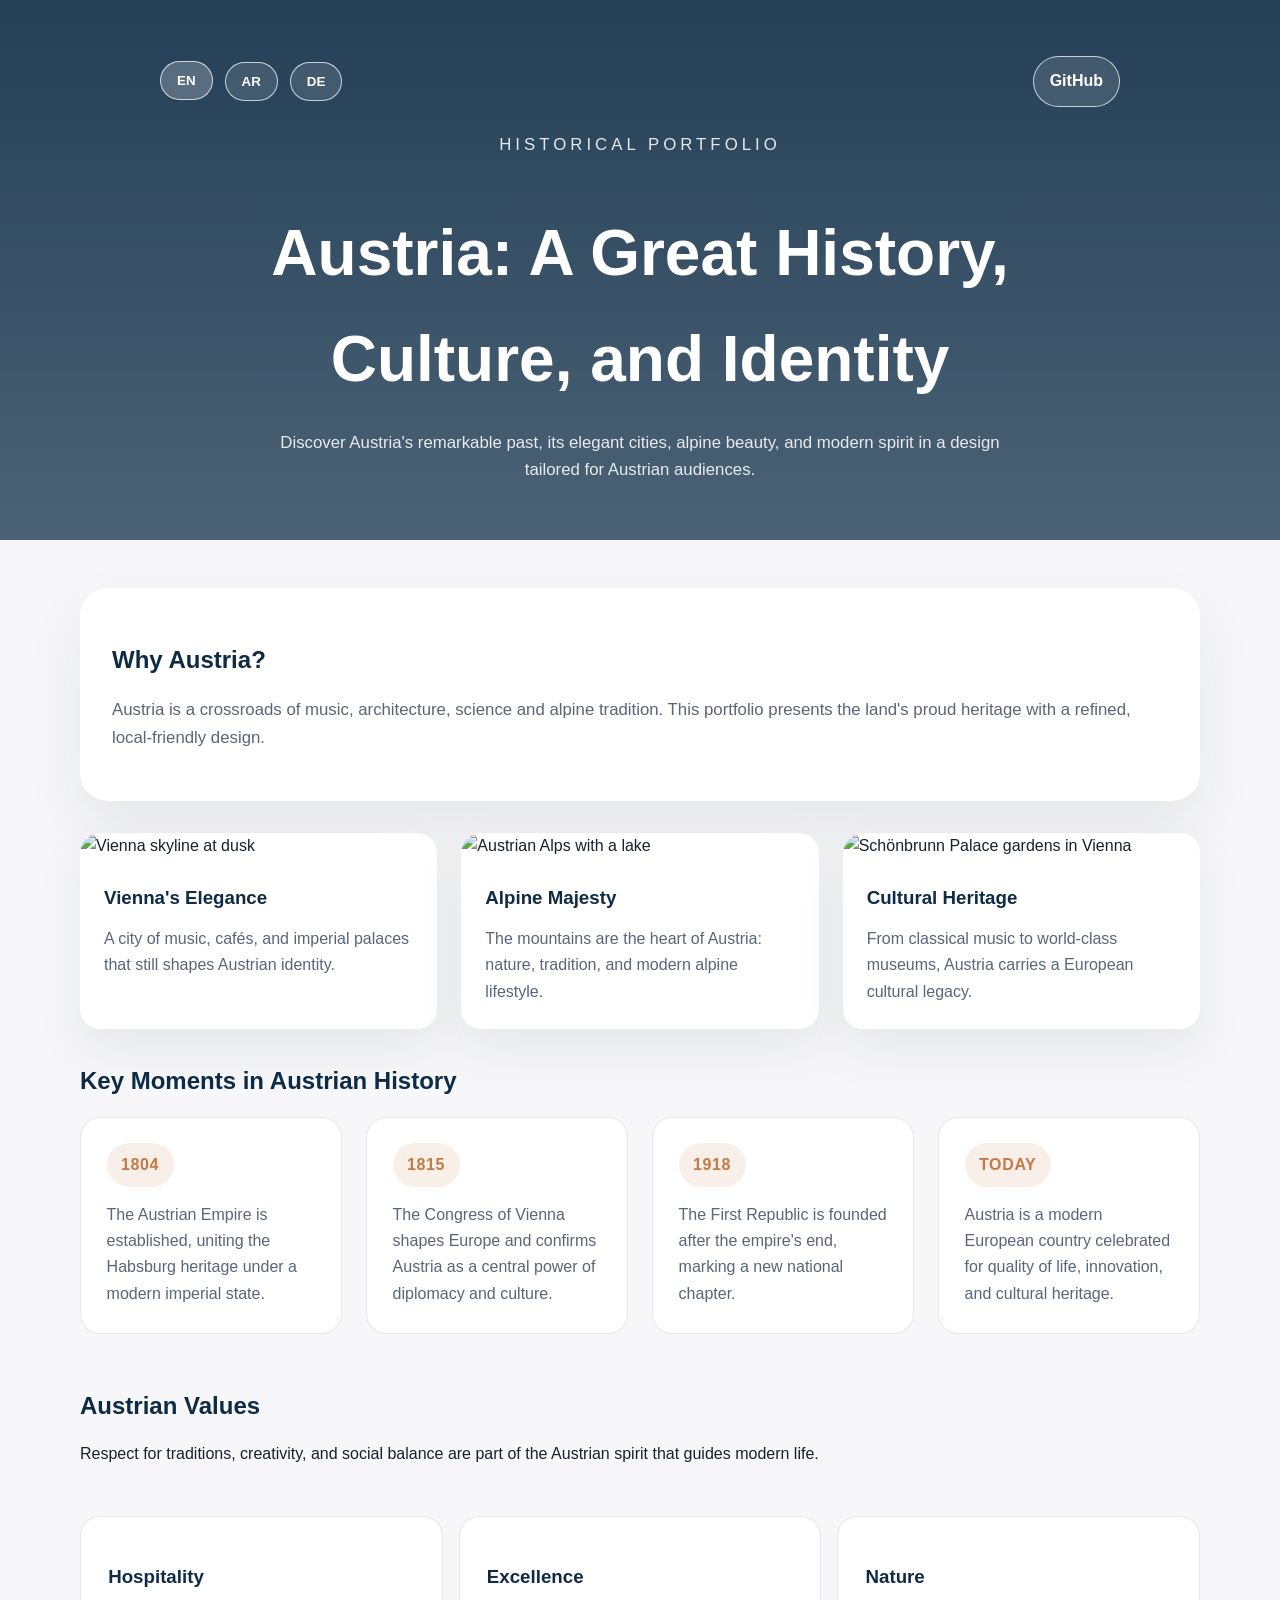
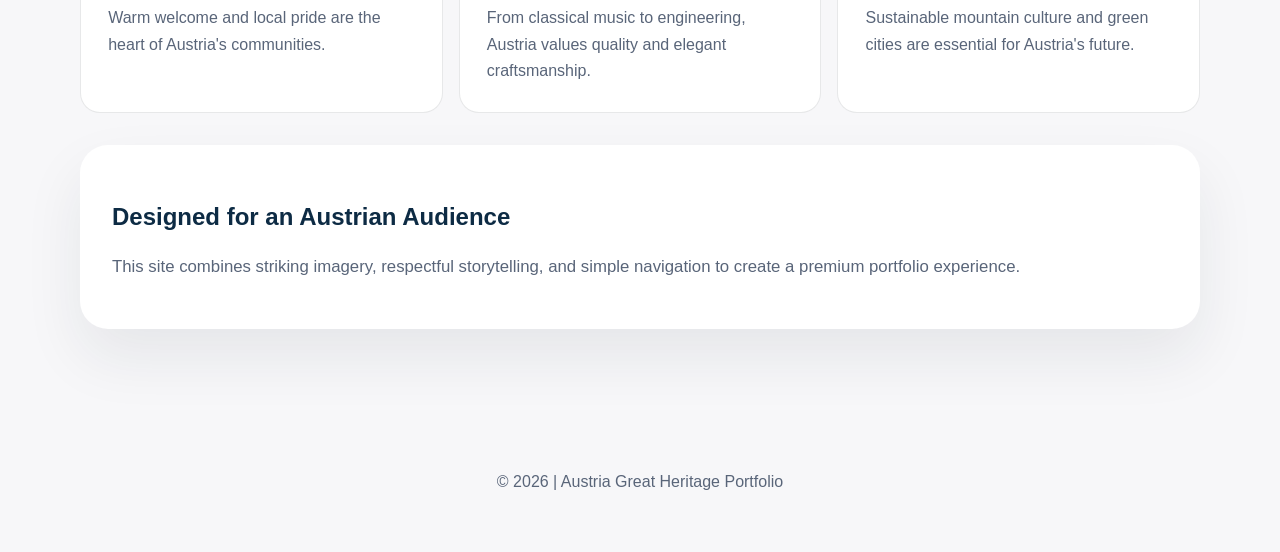
==== great Austria/index.html @ 3f3550d9 "Add Austria portfolio site" ====
<!DOCTYPE html>
<html lang="en">
<head>
    <meta charset="UTF-8">
    <meta name="viewport" content="width=device-width, initial-scale=1.0">
    <title>Austria Great Heritage Portfolio</title>
    <link rel="stylesheet" href="styles.css">
</head>
<body>
    <header class="hero">
        <div class="hero-overlay"></div>
        <div class="hero-content">
            <div class="hero-top">
                <nav class="language-switcher" aria-label="Choose language">
                    <button class="lang-btn active" data-lang="en">EN</button>
                    <button class="lang-btn" data-lang="ar">AR</button>
                    <button class="lang-btn" data-lang="de">DE</button>
                </nav>
                <a class="github-link" href="https://github.com/cadhusseinsaad-arch" target="_blank" rel="noopener noreferrer">GitHub</a>
            </div>
            <p class="eyebrow" data-i18n="eyebrow">Historical Portfolio</p>
            <h1 data-i18n="heading">Austria: A Great History, Culture, and Identity</h1>
            <p data-i18n="subheading">Discover Austria's remarkable past, its elegant cities, alpine beauty, and modern spirit in a design tailored for Austrian audiences.</p>
        </div>
    </header>

    <main class="container">
        <section class="intro-card">
            <h2 data-i18n="introTitle">Why Austria?</h2>
            <p data-i18n="introText">Austria is a crossroads of music, architecture, science and alpine tradition. This portfolio presents the land's proud heritage with a refined, local-friendly design.</p>
        </section>

        <section class="gallery">
            <article>
                <img src="https://images.unsplash.com/photo-1500534314209-a25ddb2bd429?auto=format&fit=crop&w=1200&q=80" alt="Vienna skyline at dusk">
                <div>
                    <h3 data-i18n="gallery1Title">Vienna's Elegance</h3>
                    <p data-i18n="gallery1Text">A city of music, cafés, and imperial palaces that still shapes Austrian identity.</p>
                </div>
            </article>
            <article>
                <img src="https://images.unsplash.com/photo-1526481280697-3f32ccff0b20?auto=format&fit=crop&w=1200&q=80" alt="Austrian Alps with a lake">
                <div>
                    <h3 data-i18n="gallery2Title">Alpine Majesty</h3>
                    <p data-i18n="gallery2Text">The mountains are the heart of Austria: nature, tradition, and modern alpine lifestyle.</p>
                </div>
            </article>
            <article>
                <img src="https://images.unsplash.com/photo-1512453979798-5ea266f8880c?auto=format&fit=crop&w=1200&q=80" alt="Schönbrunn Palace gardens in Vienna">
                <div>
                    <h3 data-i18n="gallery3Title">Cultural Heritage</h3>
                    <p data-i18n="gallery3Text">From classical music to world-class museums, Austria carries a European cultural legacy.</p>
                </div>
            </article>
        </section>

        <section class="timeline">
            <h2 data-i18n="timelineTitle">Key Moments in Austrian History</h2>
            <div class="timeline-grid">
                <article>
                    <span>1804</span>
                    <p data-i18n="milestone1">The Austrian Empire is established, uniting the Habsburg heritage under a modern imperial state.</p>
                </article>
                <article>
                    <span>1815</span>
                    <p data-i18n="milestone2">The Congress of Vienna shapes Europe and confirms Austria as a central power of diplomacy and culture.</p>
                </article>
                <article>
                    <span>1918</span>
                    <p data-i18n="milestone3">The First Republic is founded after the empire's end, marking a new national chapter.</p>
                </article>
                <article>
                    <span data-i18n="todayTitle">Today</span>
                    <p data-i18n="milestone4">Austria is a modern European country celebrated for quality of life, innovation, and cultural heritage.</p>
                </article>
            </div>
        </section>

        <section class="values">
            <div>
                <h2 data-i18n="valuesTitle">Austrian Values</h2>
                <p data-i18n="valuesText">Respect for traditions, creativity, and social balance are part of the Austrian spirit that guides modern life.</p>
            </div>
            <div class="value-list">
                <div class="value-item">
                    <h3 data-i18n="value1Title">Hospitality</h3>
                    <p data-i18n="value1Text">Warm welcome and local pride are the heart of Austria's communities.</p>
                </div>
                <div class="value-item">
                    <h3 data-i18n="value2Title">Excellence</h3>
                    <p data-i18n="value2Text">From classical music to engineering, Austria values quality and elegant craftsmanship.</p>
                </div>
                <div class="value-item">
                    <h3 data-i18n="value3Title">Nature</h3>
                    <p data-i18n="value3Text">Sustainable mountain culture and green cities are essential for Austria's future.</p>
                </div>
            </div>
        </section>

        <section class="callout">
            <h2 data-i18n="calloutTitle">Designed for an Austrian Audience</h2>
            <p data-i18n="calloutText">This site combines striking imagery, respectful storytelling, and simple navigation to create a premium portfolio experience.</p>
        </section>
    </main>

    <footer>
        <p data-i18n="footerText">© 2026 | Austria Great Heritage Portfolio</p>
    </footer>

    <script src="script.js"></script>
</body>
</html>
---- great Austria/styles.css ----
:root {
    --bg: #f7f7f9;
    --surface: #ffffff;
    --primary: #0d2b44;
    --accent: #c27a47;
    --text: #18202f;
    --muted: #596579;
    --border: rgba(24, 32, 47, 0.1);
}

* {
    box-sizing: border-box;
}

html, body {
    margin: 0;
    padding: 0;
    min-height: 100%;
}

body {
    font-family: 'Inter', 'Segoe UI', Tahoma, Geneva, Verdana, sans-serif;
    color: var(--text);
    background: var(--bg);
    line-height: 1.65;
}

img {
    width: 100%;
    display: block;
    border-radius: 20px 20px 0 0;
}

a {
    color: inherit;
    text-decoration: none;
}

.hero {
    position: relative;
    min-height: 60vh;
    display: flex;
    align-items: center;
    justify-content: center;
    text-align: center;
    padding: 2.5rem 1.25rem;
    background: linear-gradient(180deg, rgba(13, 43, 68, 0.84), rgba(13, 43, 68, 0.56)), url('https://images.unsplash.com/photo-1500534314209-a25ddb2bd429?auto=format&fit=crop&w=1600&q=80') center/cover no-repeat;
    color: #fff;
}

.hero-overlay {
    position: absolute;
    inset: 0;
    background: rgba(13, 43, 68, 0.38);
}

.hero-content {
    position: relative;
    z-index: 1;
    max-width: 960px;
}

.hero-top {
    display: flex;
    justify-content: space-between;
    flex-wrap: wrap;
    gap: 1rem;
    align-items: center;
    margin-bottom: 1.5rem;
}

.language-switcher {
    display: inline-flex;
    gap: 0.75rem;
    flex-wrap: wrap;
    justify-content: center;
}

.lang-btn,
.github-link {
    border: 1px solid rgba(255, 255, 255, 0.72);
    background: rgba(255, 255, 255, 0.12);
    color: #fff;
    padding: 0.7rem 1rem;
    border-radius: 999px;
    font-weight: 600;
    transition: transform 0.2s ease, background 0.25s ease;
}

.lang-btn:hover,
.lang-btn.active,
.github-link:hover {
    background: rgba(255, 255, 255, 0.22);
    transform: translateY(-1px);
}

.eyebrow {
    letter-spacing: 0.24em;
    text-transform: uppercase;
    margin-bottom: 1rem;
    color: rgba(255, 255, 255, 0.85);
}

.hero h1 {
    font-size: clamp(2.6rem, 5vw, 4.2rem);
    margin-bottom: 1rem;
}

.hero p {
    margin: 0 auto;
    max-width: 720px;
    color: rgba(255, 255, 255, 0.88);
    font-size: 1.05rem;
}

.container {
    width: min(1120px, calc(100% - 2rem));
    margin: 0 auto;
    padding: 3rem 0 4rem;
}

.intro-card,
.callout {
    background: var(--surface);
    border-radius: 28px;
    padding: 2rem;
    box-shadow: 0 28px 60px rgba(24, 32, 47, 0.08);
    margin-bottom: 2rem;
}

.intro-card h2,
.timeline h2,
.values h2,
.callout h2 {
    color: var(--primary);
    margin-bottom: 1rem;
}

.intro-card p,
.callout p {
    color: var(--muted);
    font-size: 1.05rem;
}

.gallery {
    display: grid;
    gap: 1.5rem;
    grid-template-columns: repeat(3, minmax(0, 1fr));
    margin-bottom: 2rem;
}

.gallery article {
    background: var(--surface);
    border-radius: 20px;
    overflow: hidden;
    box-shadow: 0 20px 50px rgba(24, 32, 47, 0.08);
    transition: transform 0.25s ease, box-shadow 0.25s ease;
}

.gallery article:hover {
    transform: translateY(-6px);
    box-shadow: 0 24px 60px rgba(24, 32, 47, 0.14);
}

.gallery article div {
    padding: 1.5rem;
}

.gallery h3 {
    margin-top: 0;
    margin-bottom: 0.75rem;
    color: var(--primary);
}

.gallery p {
    margin: 0;
    color: var(--muted);
}

.timeline {
    margin-bottom: 2rem;
}

.timeline-grid {
    display: grid;
    gap: 1.5rem;
    grid-template-columns: repeat(auto-fit, minmax(220px, 1fr));
}

.timeline-grid article {
    background: rgba(255, 255, 255, 0.96);
    border: 1px solid var(--border);
    border-radius: 20px;
    padding: 1.6rem;
    transition: transform 0.25s ease, box-shadow 0.25s ease;
}

.timeline-grid article:hover {
    transform: translateY(-6px);
    box-shadow: 0 18px 40px rgba(24, 32, 47, 0.1);
}

.timeline-grid span {
    display: inline-flex;
    padding: 0.55rem 0.9rem;
    border-radius: 999px;
    background: rgba(194, 122, 71, 0.12);
    color: var(--accent);
    font-weight: 700;
    margin-bottom: 0.9rem;
    text-transform: uppercase;
    letter-spacing: 0.04em;
}

.timeline-grid p {
    margin: 0;
    color: var(--muted);
}

.values {
    display: grid;
    gap: 2rem;
    margin-bottom: 2rem;
}

.value-list {
    display: grid;
    gap: 1rem;
    grid-template-columns: repeat(auto-fit, minmax(220px, 1fr));
}

.value-item {
    background: var(--surface);
    border-radius: 20px;
    padding: 1.7rem;
    border: 1px solid var(--border);
}

.value-item h3 {
    margin-bottom: 0.75rem;
    color: var(--primary);
}

.value-item p {
    margin: 0;
    color: var(--muted);
}

footer {
    text-align: center;
    color: var(--muted);
    padding: 1.75rem 0 2.5rem;
}

@media (max-width: 980px) {
    .gallery {
        grid-template-columns: 1fr 1fr;
    }
}

@media (max-width: 760px) {
    .hero {
        min-height: 52vh;
        padding: 2rem 1rem;
    }

    .hero-top {
        justify-content: center;
        text-align: center;
    }

    .hero h1 {
        font-size: 2.4rem;
    }

    .gallery {
        grid-template-columns: 1fr;
    }
}

@media (max-width: 520px) {
    .hero h1 {
        font-size: 2rem;
    }
}
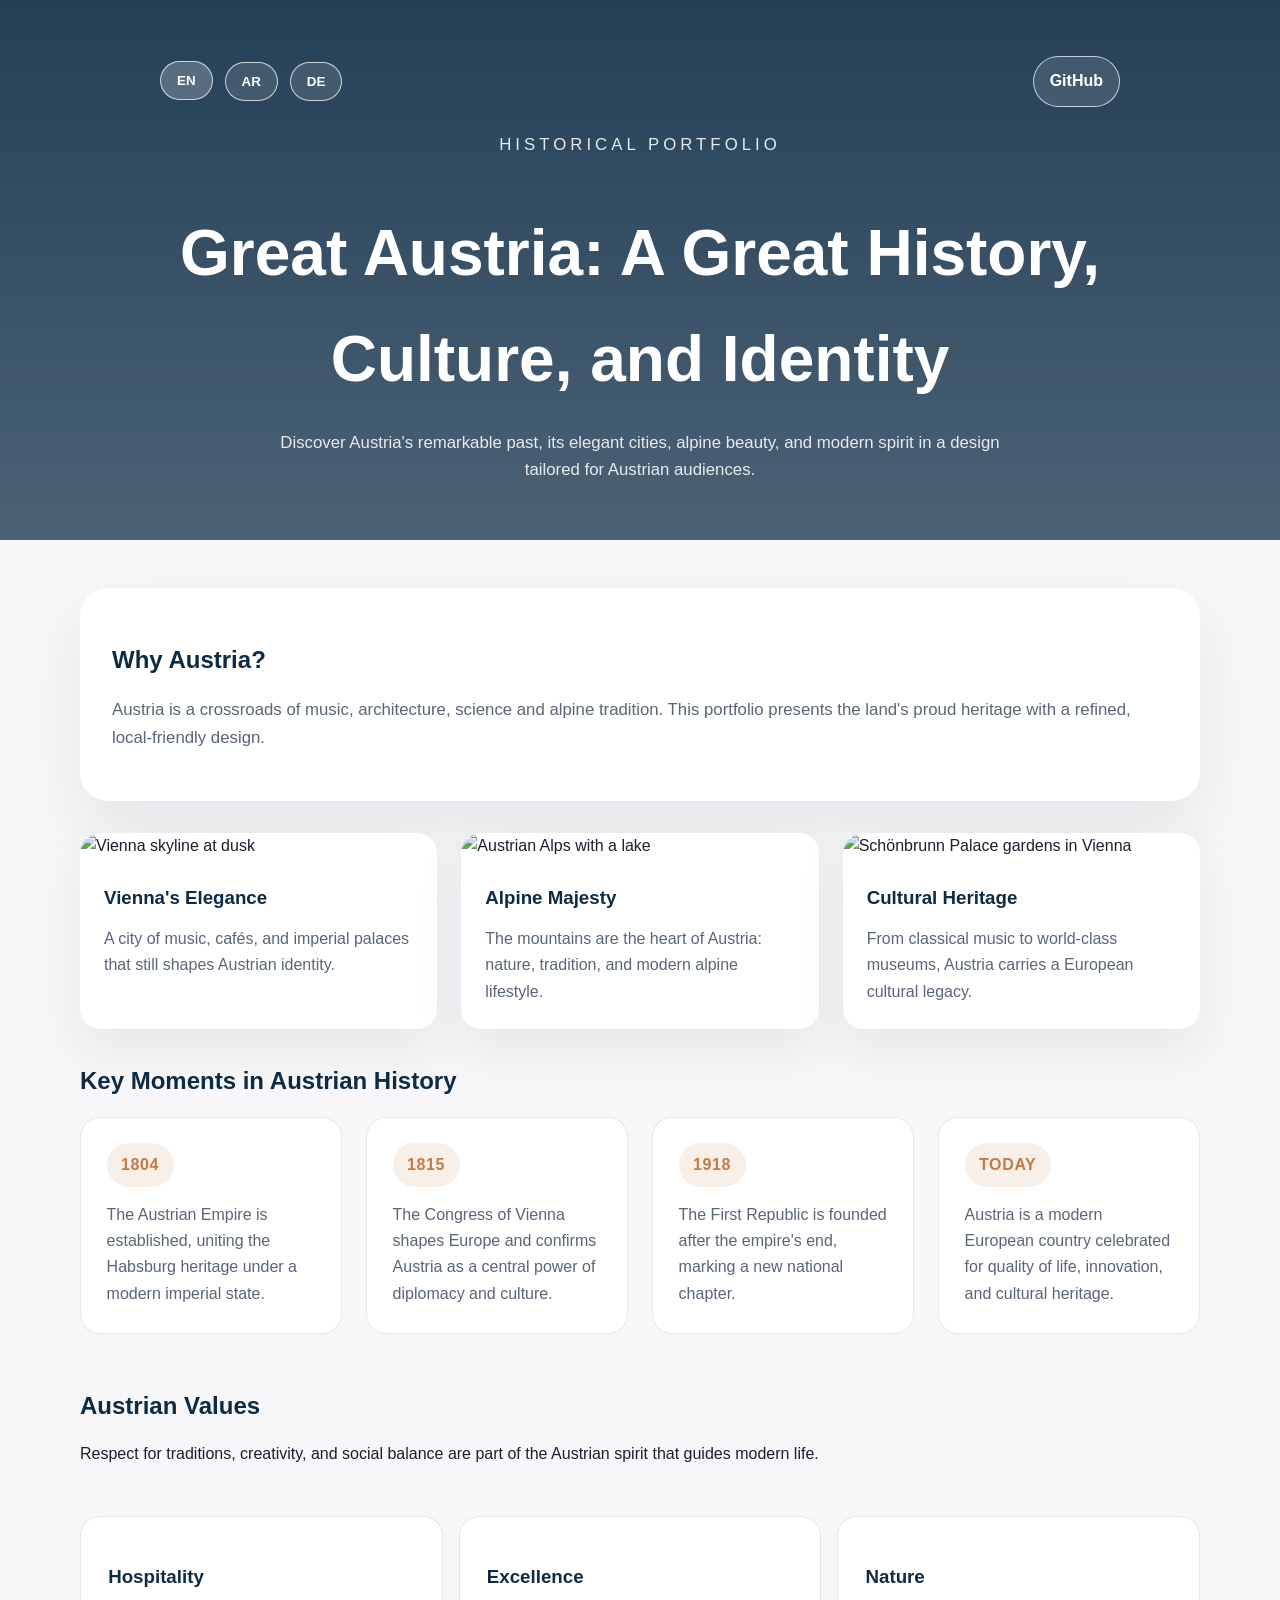
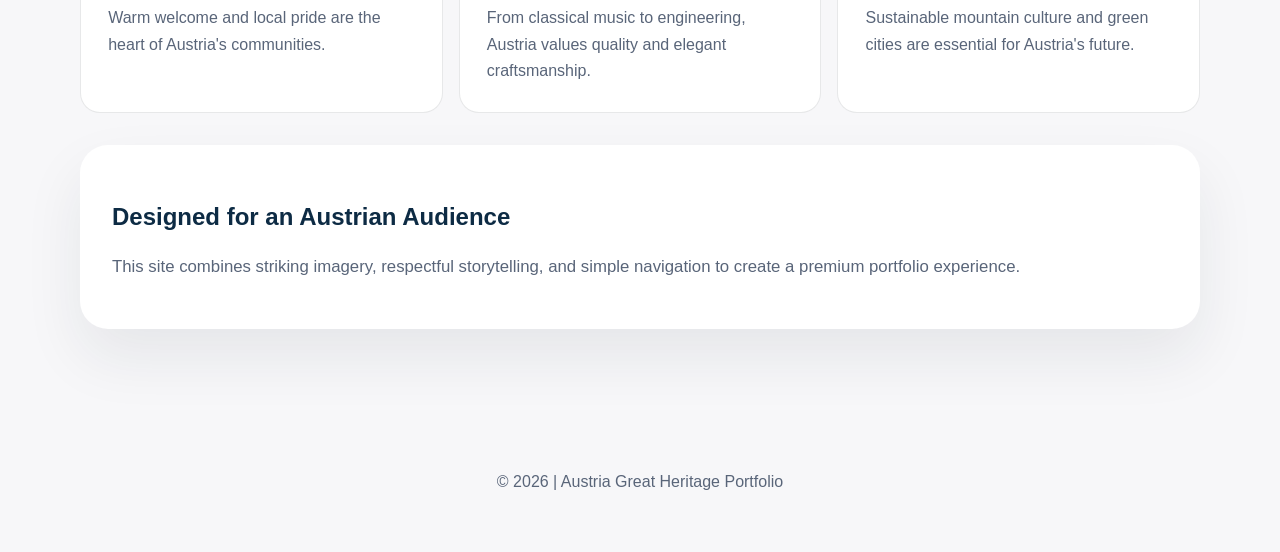
==== commit 2788dec2: "Update site branding to Great Austria" ====
--- a/great Austria/index.html
+++ b/great Austria/index.html
@@ -3,7 +3,7 @@
 <head>
     <meta charset="UTF-8">
     <meta name="viewport" content="width=device-width, initial-scale=1.0">
-    <title>Austria Great Heritage Portfolio</title>
+    <title>Great Austria Portfolio</title>
     <link rel="stylesheet" href="styles.css">
 </head>
 <body>
